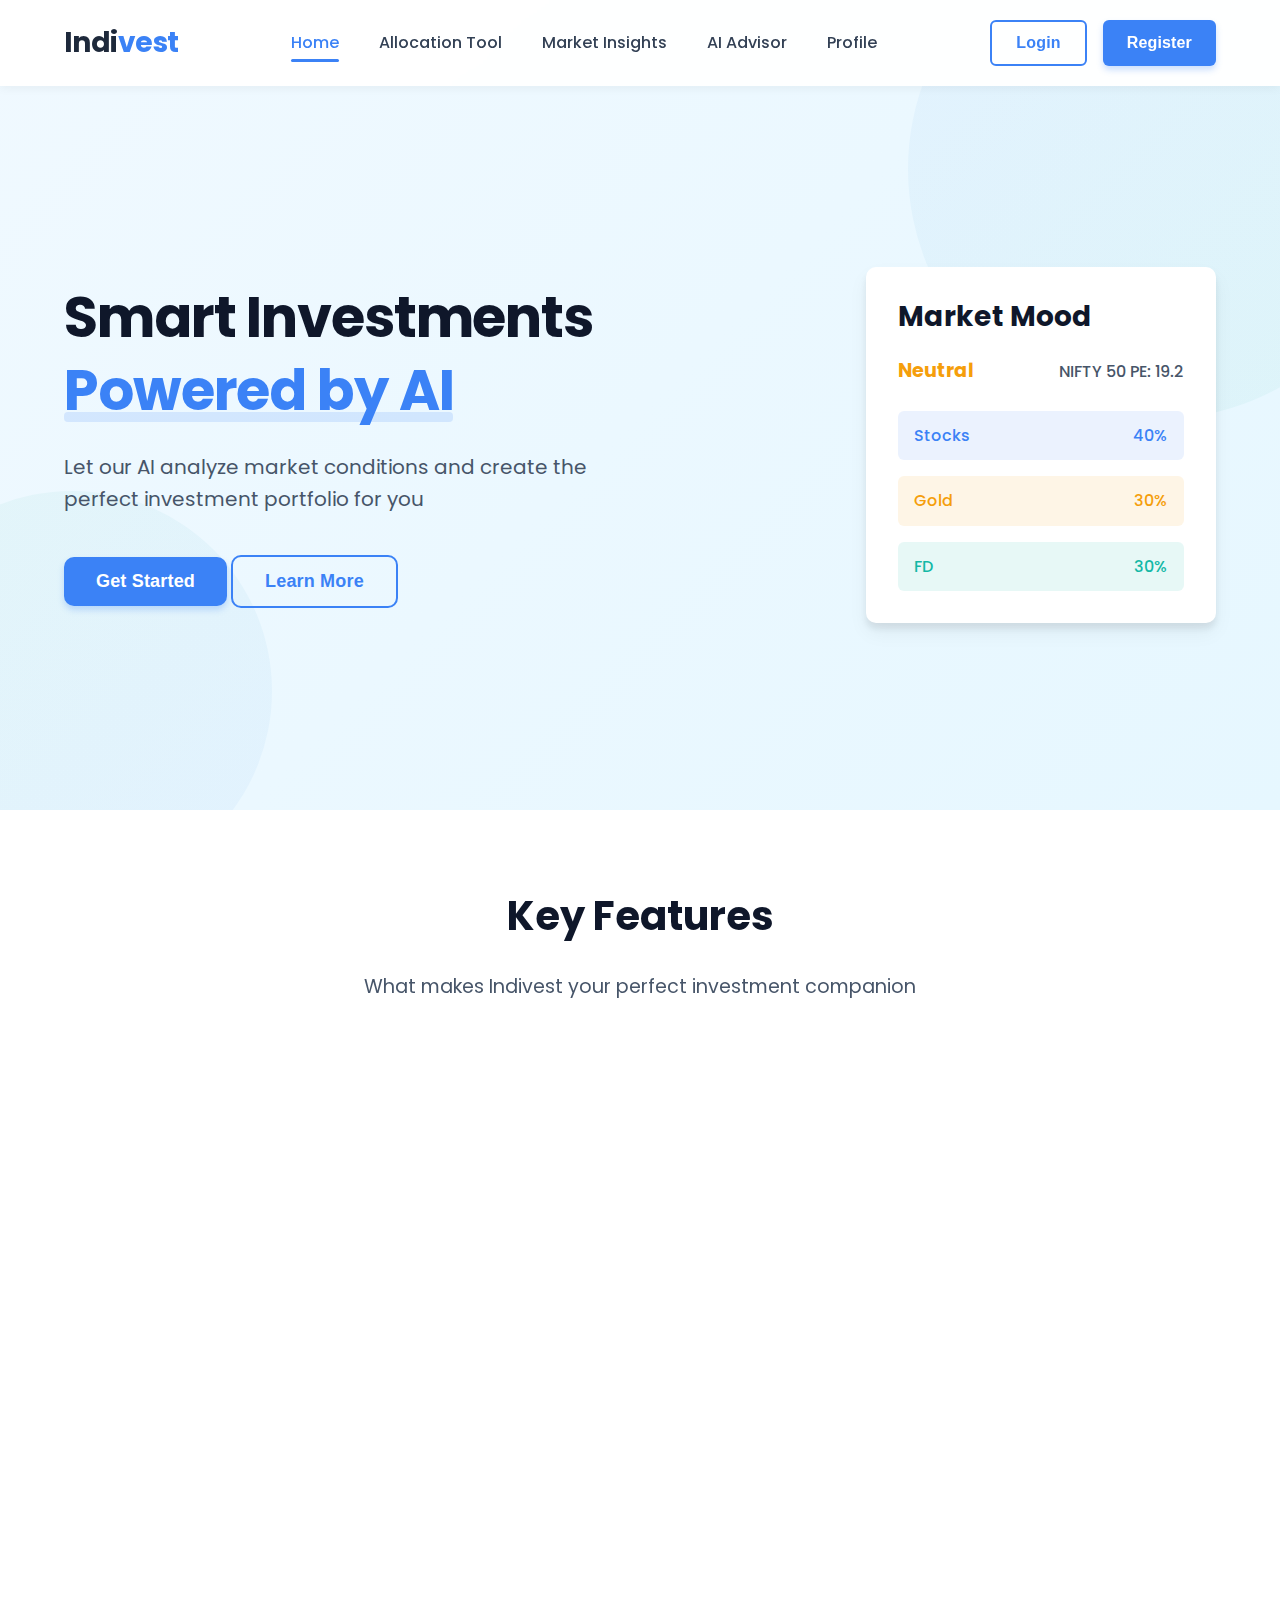
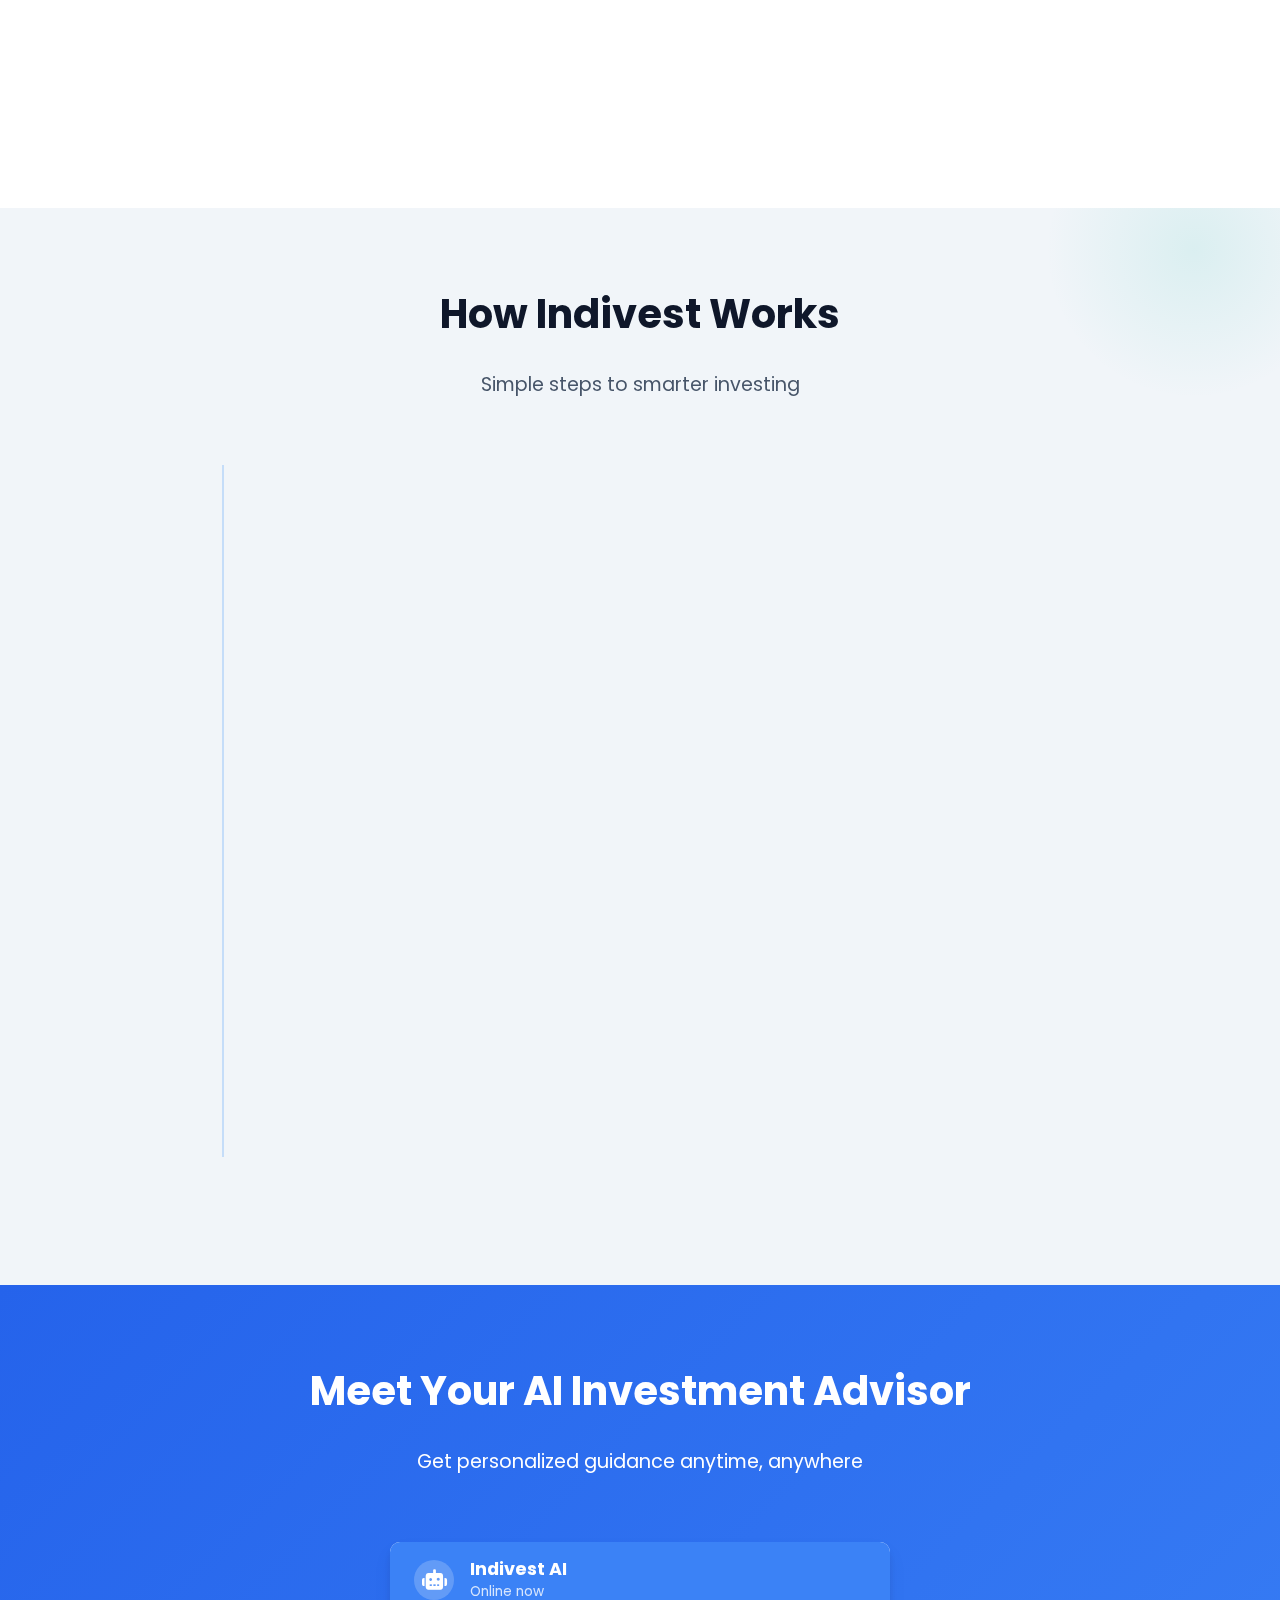
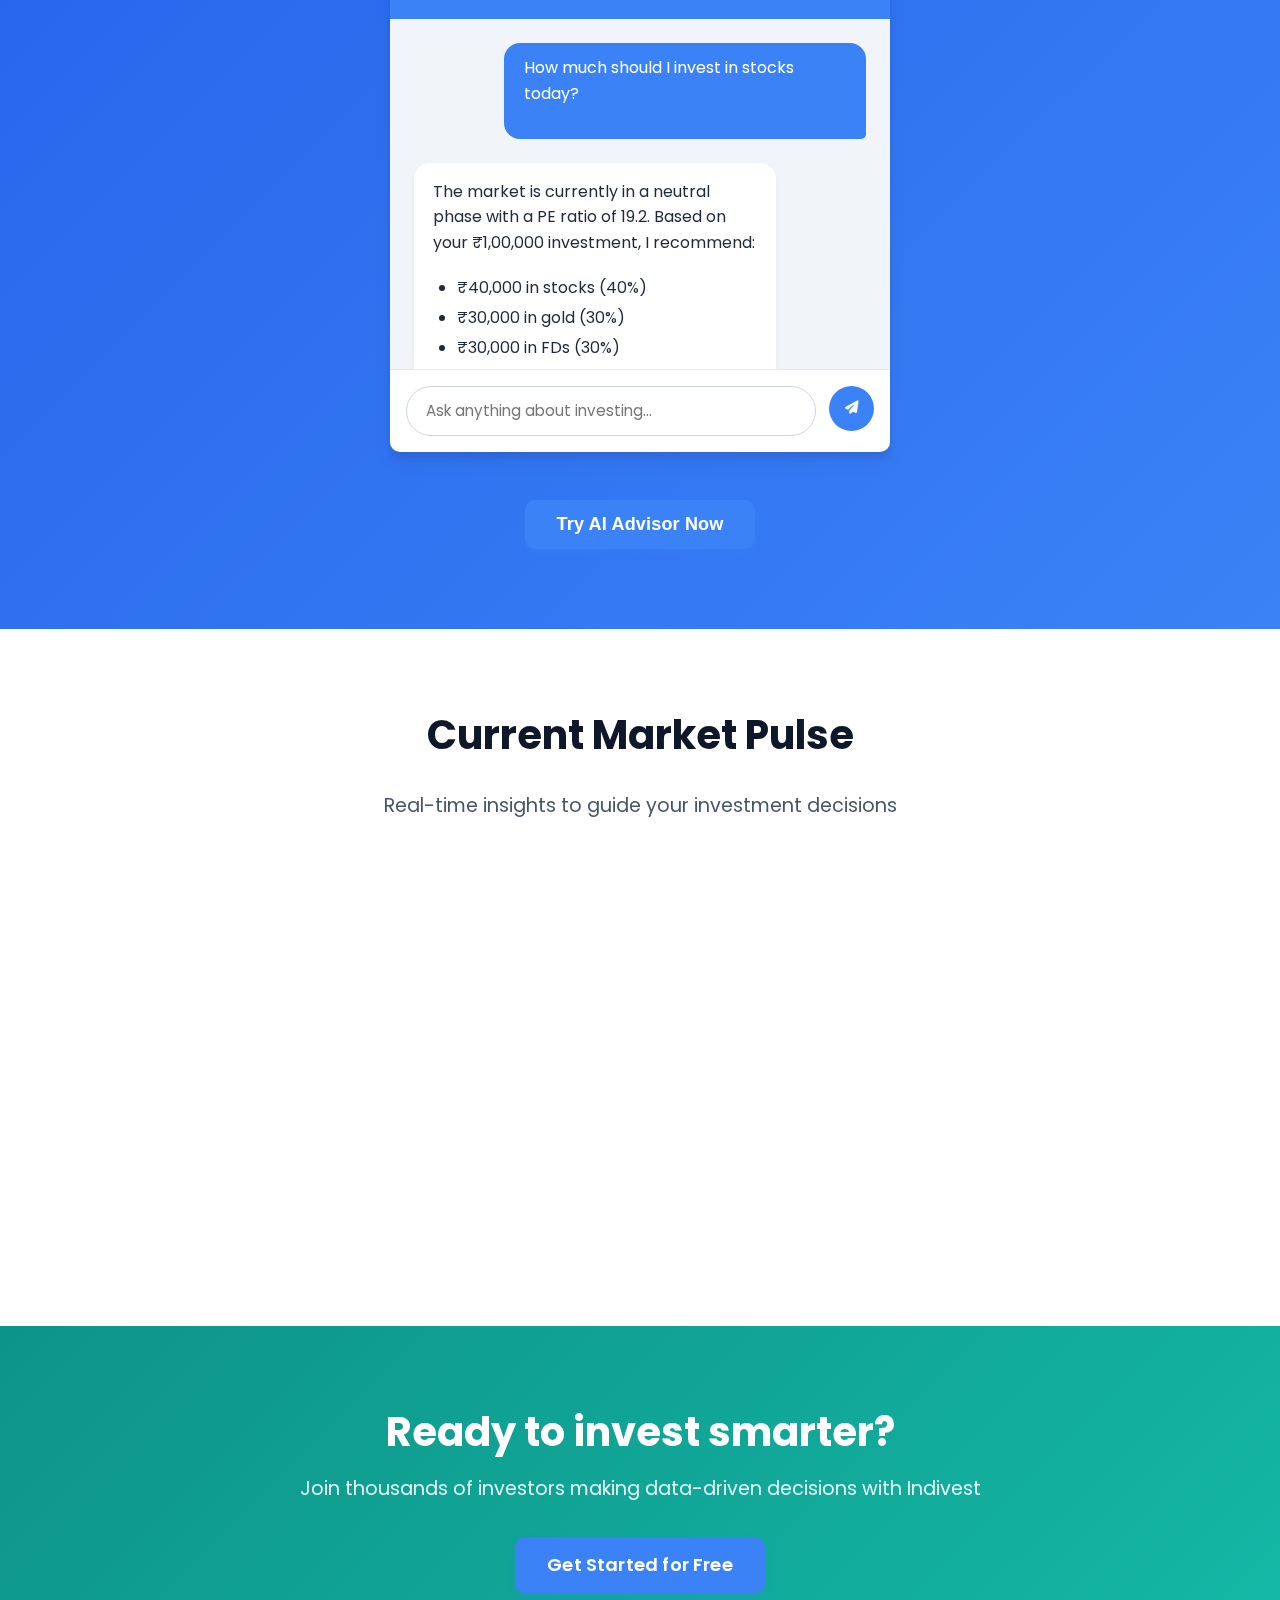
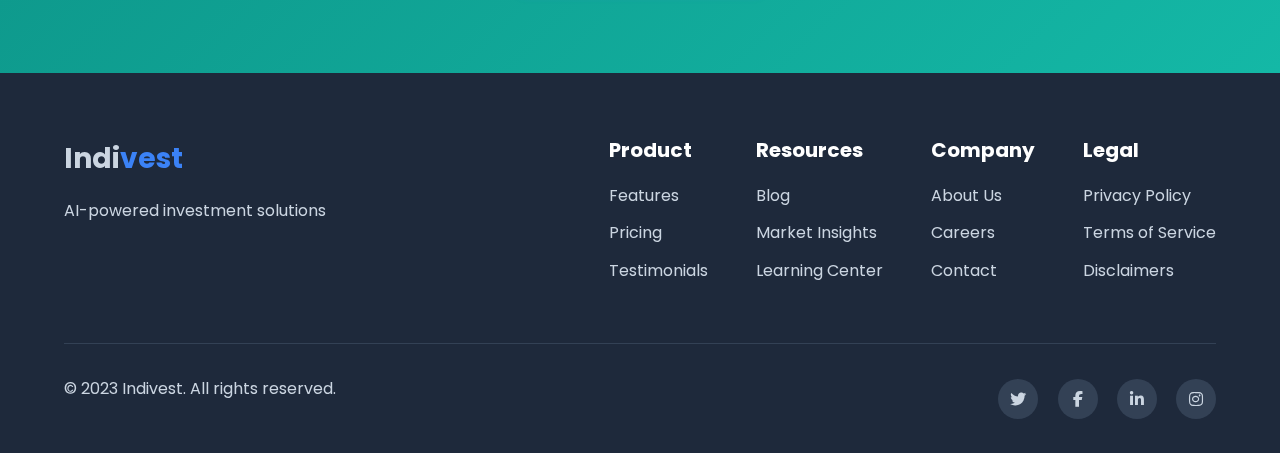
==== index.html @ c1a21bb4 "first commit" ====
<!DOCTYPE html>
<html lang="en">
<head>
    <meta charset="UTF-8">
    <meta name="viewport" content="width=device-width, initial-scale=1.0">
    <title>Indivest - AI-Powered Investment Solutions</title>
    <link rel="stylesheet" href="styles.css">
    <link href="https://fonts.googleapis.com/css2?family=Poppins:wght@300;400;500;600;700&display=swap" rel="stylesheet">
    <link rel="stylesheet" href="https://cdnjs.cloudflare.com/ajax/libs/font-awesome/6.4.0/css/all.min.css">
</head>
<body>
    <!-- Navigation Bar -->
    <nav>
        <div class="logo">
            <span class="logo-text">Indi<span class="logo-accent">vest</span></span>
        </div>
        <div class="nav-links">
            <a href="index.html" class="active">Home</a>
            <a href="allocation.html">Allocation Tool</a>
            <a href="#">Market Insights</a>
            <a href="#">AI Advisor</a>
            <a href="#">Profile</a>
        </div>
        <div class="auth-buttons">
            <button class="btn btn-outline">Login</button>
            <button class="btn btn-primary">Register</button>
        </div>
        <div class="hamburger">
            <div class="bar"></div>
            <div class="bar"></div>
            <div class="bar"></div>
        </div>
    </nav>

    <!-- Hero Section -->
    <section class="hero">
        <div class="hero-content">
            <h1 class="animate-in">Smart Investments <span class="highlight">Powered by AI</span></h1>
            <p class="animate-in delay-1">Let our AI analyze market conditions and create the perfect investment portfolio for you</p>
            <div class="hero-buttons animate-in delay-2">
                <button class="btn btn-primary btn-large">Get Started</button>
                <button class="btn btn-outline btn-large">Learn More</button>
            </div>
        </div>
        <div class="hero-image animate-in delay-3">
            <div class="market-pulse">
                <div class="market-mood">
                    <h3>Market Mood</h3>
                    <div class="mood-indicator">
                        <span class="mood neutral">Neutral</span>
                        <span class="pe-ratio">NIFTY 50 PE: 19.2</span>
                    </div>
                </div>
                <div class="allocation-preview">
                    <div class="allocation-item stocks">
                        <span class="allocation-name">Stocks</span>
                        <span class="allocation-value">40%</span>
                    </div>
                    <div class="allocation-item gold">
                        <span class="allocation-name">Gold</span>
                        <span class="allocation-value">30%</span>
                    </div>
                    <div class="allocation-item fd">
                        <span class="allocation-name">FD</span>
                        <span class="allocation-value">30%</span>
                    </div>
                </div>
            </div>
        </div>
    </section>

    <!-- Features Section -->
    <section class="features">
        <div class="section-header">
            <h2>Key Features</h2>
            <p>What makes Indivest your perfect investment companion</p>
        </div>
        
        <div class="feature-cards">
            <div class="feature-card">
                <div class="feature-icon">
                    <i class="fas fa-chart-line"></i>
                </div>
                <h3>Market Mood Analysis</h3>
                <p>Real-time NIFTY 50 PE ratio analysis to determine optimal investment strategy</p>
            </div>
            
            <div class="feature-card">
                <div class="feature-icon">
                    <i class="fas fa-robot"></i>
                </div>
                <h3>AI-Powered Allocation</h3>
                <p>Automatic fund distribution across Stocks, Gold, and FDs based on market conditions</p>
            </div>
            
            <div class="feature-card">
                <div class="feature-icon">
                    <i class="fas fa-comments"></i>
                </div>
                <h3>AI Investment Chatbot</h3>
                <p>Get personalized investment advice and answers to all your questions</p>
            </div>
            
            <div class="feature-card">
                <div class="feature-icon">
                    <i class="fas fa-chart-pie"></i>
                </div>
                <h3>Data Visualization</h3>
                <p>Interactive charts and graphs to visualize your investments and market trends</p>
            </div>
            
            <div class="feature-card">
                <div class="feature-icon">
                    <i class="fas fa-user-cog"></i>
                </div>
                <h3>Custom Risk Profiles</h3>
                <p>Personalize your investment strategy based on your risk tolerance</p>
            </div>
        </div>
    </section>

    <!-- How It Works Section -->
    <section class="how-it-works">
        <div class="section-header">
            <h2>How Indivest Works</h2>
            <p>Simple steps to smarter investing</p>
        </div>
        
        <div class="steps">
            <div class="step">
                <div class="step-number">1</div>
                <div class="step-content">
                    <h3>Create Your Profile</h3>
                    <p>Set your investment goals and risk tolerance</p>
                </div>
            </div>
            
            <div class="step">
                <div class="step-number">2</div>
                <div class="step-content">
                    <h3>Enter Investment Amount</h3>
                    <p>Tell us how much you want to invest</p>
                </div>
            </div>
            
            <div class="step">
                <div class="step-number">3</div>
                <div class="step-content">
                    <h3>Get AI Recommendations</h3>
                    <p>Our AI analyzes market conditions and suggests optimal allocation</p>
                </div>
            </div>
            
            <div class="step">
                <div class="step-number">4</div>
                <div class="step-content">
                    <h3>Track Performance</h3>
                    <p>Monitor your portfolio's performance in real-time</p>
                </div>
            </div>
        </div>
    </section>

    <!-- Chatbot Preview Section -->
    <section class="chatbot-preview">
        <div class="section-header light">
            <h2>Meet Your AI Investment Advisor</h2>
            <p>Get personalized guidance anytime, anywhere</p>
        </div>
        
        <div class="chat-container">
            <div class="chat-header">
                <div class="chat-avatar">
                    <i class="fas fa-robot"></i>
                </div>
                <div class="chat-title">
                    <h3>Indivest AI</h3>
                    <p>Online now</p>
                </div>
            </div>
            
            <div class="chat-messages">
                <div class="message user">
                    <p>How much should I invest in stocks today?</p>
                </div>
                <div class="message bot">
                    <p>The market is currently in a neutral phase with a PE ratio of 19.2. Based on your ₹1,00,000 investment, I recommend:</p>
                    <ul>
                        <li>₹40,000 in stocks (40%)</li>
                        <li>₹30,000 in gold (30%)</li>
                        <li>₹30,000 in FDs (30%)</li>
                    </ul>
                    <p>Would you like specific recommendations for each category?</p>
                </div>
                <div class="message user">
                    <p>What is a PE ratio?</p>
                </div>
                <div class="message bot typing">
                    <div class="typing-indicator">
                        <span></span>
                        <span></span>
                        <span></span>
                    </div>
                </div>
            </div>
            
            <div class="chat-input">
                <input type="text" placeholder="Ask anything about investing...">
                <button class="send-btn"><i class="fas fa-paper-plane"></i></button>
            </div>
        </div>
        
        <div class="chatbot-cta">
            <button class="btn btn-primary btn-large">Try AI Advisor Now</button>
        </div>
    </section>

    <!-- Market Pulse Section -->
    <section class="market-pulse-section">
        <div class="section-header">
            <h2>Current Market Pulse</h2>
            <p>Real-time insights to guide your investment decisions</p>
        </div>
        
        <div class="market-data">
            <div class="market-card">
                <h3>NIFTY 50</h3>
                <div class="market-value up">19,425.12 <span>+0.7%</span></div>
                <div class="market-detail">PE Ratio: <span id="pe-ratio">19.2</span></div>
                <div class="market-mood-indicator">
                    <div class="mood-bar">
                        <div class="mood-segment bearish">Bearish</div>
                        <div class="mood-segment neutral active">Neutral</div>
                        <div class="mood-segment bullish">Bullish</div>
                    </div>
                    <div class="mood-marker" style="left: 45%"></div>
                </div>
            </div>
            
            <div class="market-card">
                <h3>Gold</h3>
                <div class="market-value up">₹59,340 <span>+0.3%</span></div>
                <div class="market-detail">24K per 10g</div>
                <div class="trend-chart" id="gold-chart"></div>
            </div>
            
            <div class="market-card">
                <h3>FD Rates</h3>
                <div class="market-value">Up to 7.25%</div>
                <div class="market-detail">Top bank rates</div>
                <div class="fd-banks">
                    <div class="bank">SBI: 6.8%</div>
                    <div class="bank">HDFC: 7.0%</div>
                    <div class="bank">ICICI: 7.25%</div>
                </div>
            </div>
        </div>
    </section>

    <!-- Call to Action -->
    <section class="cta">
        <div class="cta-content">
            <h2>Ready to invest smarter?</h2>
            <p>Join thousands of investors making data-driven decisions with Indivest</p>
            <a href="allocation.html" class="btn btn-primary btn-large">Get Started for Free</a>
        </div>
    </section>

    <!-- Footer -->
    <footer>
        <div class="footer-content">
            <div class="footer-logo">
                <span class="logo-text">Indi<span class="logo-accent">vest</span></span>
                <p>AI-powered investment solutions</p>
            </div>
            
            <div class="footer-links">
                <div class="link-group">
                    <h4>Product</h4>
                    <a href="#">Features</a>
                    <a href="#">Pricing</a>
                    <a href="#">Testimonials</a>
                </div>
                
                <div class="link-group">
                    <h4>Resources</h4>
                    <a href="#">Blog</a>
                    <a href="#">Market Insights</a>
                    <a href="#">Learning Center</a>
                </div>
                
                <div class="link-group">
                    <h4>Company</h4>
                    <a href="#">About Us</a>
                    <a href="#">Careers</a>
                    <a href="#">Contact</a>
                </div>
                
                <div class="link-group">
                    <h4>Legal</h4>
                    <a href="#">Privacy Policy</a>
                    <a href="#">Terms of Service</a>
                    <a href="#">Disclaimers</a>
                </div>
            </div>
        </div>
        
        <div class="footer-bottom">
            <p>&copy; 2023 Indivest. All rights reserved.</p>
            <div class="social-icons">
                <a href="#"><i class="fab fa-twitter"></i></a>
                <a href="#"><i class="fab fa-facebook-f"></i></a>
                <a href="#"><i class="fab fa-linkedin-in"></i></a>
                <a href="#"><i class="fab fa-instagram"></i></a>
            </div>
        </div>
    </footer>

    <script src="script.js"></script>
</body>
</html>
---- styles.css ----
/* Base Styles */
:root {
    /* Color palette - blue primary, teal accent */
    --primary-color: #3b82f6;
    --primary-light: #60a5fa;
    --primary-dark: #2563eb;
    --accent-color: #14b8a6;
    --accent-light: #2dd4bf;
    --accent-dark: #0d9488;
    
    /* Neutral colors */
    --neutral-100: #f1f5f9;
    --neutral-200: #e2e8f0;
    --neutral-300: #cbd5e1;
    --neutral-400: #94a3b8;
    --neutral-500: #64748b;
    --neutral-600: #475569;
    --neutral-700: #334155;
    --neutral-800: #1e293b;
    --neutral-900: #0f172a;
    
    /* Semantic colors */
    --success-color: #10b981;
    --warning-color: #f59e0b;
    --danger-color: #ef4444;
    
    /* UI elements */
    --box-shadow: 0 10px 20px rgba(0, 0, 0, 0.05), 0 6px 6px rgba(0, 0, 0, 0.07);
    --box-shadow-small: 0 4px 6px rgba(0, 0, 0, 0.05);
    --border-radius: 10px;
    --border-radius-small: 6px;
    
    /* Market mood colors */
    --bullish-color: var(--success-color);
    --neutral-market-color: var(--warning-color);
    --bearish-color: var(--danger-color);
    
    /* Transitions */
    --transition-fast: 0.2s ease;
    --transition-normal: 0.3s ease;
}

* {
    margin: 0;
    padding: 0;
    box-sizing: border-box;
}

body {
    font-family: 'Poppins', sans-serif;
    font-size: 16px;
    line-height: 1.6;
    color: var(--neutral-800);
    background-color: var(--neutral-100);
    overflow-x: hidden;
}

a {
    text-decoration: none;
    color: inherit;
    transition: color var(--transition-fast);
}

a:hover {
    color: var(--primary-color);
}

ul, ol {
    list-style: none;
}

img {
    max-width: 100%;
    height: auto;
}

/* Typography */
h1, h2, h3, h4, h5, h6 {
    font-weight: 700;
    line-height: 1.3;
    margin-bottom: 0.75em;
    color: var(--neutral-900);
}

h1 {
    font-size: clamp(2.5rem, 5vw, 3.5rem);
}

h2 {
    font-size: clamp(2rem, 4vw, 2.5rem);
}

h3 {
    font-size: clamp(1.25rem, 3vw, 1.75rem);
}

h4 {
    font-size: clamp(1.1rem, 2vw, 1.25rem);
}

p {
    margin-bottom: 1.2rem;
}

/* Buttons */
.btn {
    display: inline-flex;
    align-items: center;
    justify-content: center;
    padding: 0.75rem 1.5rem;
    border-radius: var(--border-radius-small);
    font-weight: 600;
    cursor: pointer;
    transition: all var(--transition-normal);
    font-size: 1rem;
    border: none;
    letter-spacing: 0.01em;
}

.btn-primary {
    background-color: var(--primary-color);
    color: white;
    box-shadow: 0 4px 6px rgba(59, 130, 246, 0.25);
}

.btn-primary:hover {
    background-color: var(--primary-dark);
    transform: translateY(-3px);
    box-shadow: 0 6px 12px rgba(59, 130, 246, 0.3);
}

.btn-primary:active {
    transform: translateY(-1px);
}

.btn-outline {
    background-color: transparent;
    color: var(--primary-color);
    border: 2px solid var(--primary-color);
}

.btn-outline:hover {
    background-color: var(--primary-color);
    color: white;
    transform: translateY(-3px);
    box-shadow: var(--box-shadow-small);
}

.btn-outline:active {
    transform: translateY(-1px);
}

.btn-large {
    padding: 0.875rem 2rem;
    font-size: 1.125rem;
    border-radius: var(--border-radius);
}

/* Navigation */
nav {
    display: flex;
    justify-content: space-between;
    align-items: center;
    padding: 1.25rem 5%;
    background-color: rgba(255, 255, 255, 0.95);
    -webkit-backdrop-filter: blur(8px);
    backdrop-filter: blur(8px);
    box-shadow: 0 2px 10px rgba(0, 0, 0, 0.05);
    position: fixed;
    top: 0;
    left: 0;
    width: 100%;
    z-index: 1000;
    transition: all var(--transition-normal);
}

nav.scrolled {
    padding: 0.75rem 5%;
    box-shadow: 0 4px 20px rgba(0, 0, 0, 0.1);
}

.logo {
    font-size: 1.75rem;
    font-weight: 700;
    letter-spacing: -0.02em;
}

.logo-accent {
    color: var(--primary-color);
}

.nav-links {
    display: flex;
    gap: 2.5rem;
}

.nav-links a {
    position: relative;
    font-weight: 500;
    color: var(--neutral-700);
    transition: color var(--transition-fast);
}

.nav-links a:hover {
    color: var(--primary-color);
}

.nav-links a.active {
    color: var(--primary-color);
}

.nav-links a::after {
    content: '';
    position: absolute;
    bottom: -6px;
    left: 0;
    width: 100%;
    height: 3px;
    background-color: var(--primary-color);
    border-radius: 3px;
    transform: scaleX(0);
    transform-origin: center;
    transition: transform var(--transition-normal);
}

.nav-links a:hover::after,
.nav-links a.active::after {
    transform: scaleX(1);
}

.auth-buttons {
    display: flex;
    gap: 1rem;
}

.hamburger {
    display: none;
    flex-direction: column;
    cursor: pointer;
    z-index: 1010;
    transition: all var(--transition-normal);
}

.bar {
    width: 28px;
    height: 3px;
    background-color: var(--neutral-800);
    margin: 3px 0;
    border-radius: 3px;
    transition: var(--transition-normal);
}

.hamburger.active .bar:nth-child(1) {
    transform: translateY(9px) rotate(45deg);
}

.hamburger.active .bar:nth-child(2) {
    opacity: 0;
}

.hamburger.active .bar:nth-child(3) {
    transform: translateY(-9px) rotate(-45deg);
}

/* Hero Section */
.hero {
    display: flex;
    align-items: center;
    justify-content: space-between;
    min-height: 90vh;
    padding: 10rem 5% 5rem;
    background: linear-gradient(135deg, #f0f9ff 0%, #e6f7ff 100%);
    position: relative;
    overflow: hidden;
}

.hero::before {
    content: '';
    position: absolute;
    top: -10%;
    right: -10%;
    width: 500px;
    height: 500px;
    border-radius: 50%;
    background: linear-gradient(135deg, rgba(59, 130, 246, 0.05) 0%, rgba(16, 185, 129, 0.05) 100%);
    z-index: 1;
}

.hero::after {
    content: '';
    position: absolute;
    bottom: -10%;
    left: -10%;
    width: 400px;
    height: 400px;
    border-radius: 50%;
    background: linear-gradient(135deg, rgba(16, 185, 129, 0.05) 0%, rgba(59, 130, 246, 0.05) 100%);
    z-index: 1;
}

.hero-content {
    max-width: 600px;
    position: relative;
    z-index: 2;
}

.hero h1 {
    margin-bottom: 1.5rem;
    letter-spacing: -0.02em;
}

.hero p {
    font-size: 1.25rem;
    color: var(--neutral-600);
    margin-bottom: 2.5rem;
}

.highlight {
    color: var(--primary-color);
    position: relative;
    display: inline-block;
}

.highlight::after {
    content: '';
    position: absolute;
    bottom: 5px;
    left: 0;
    width: 100%;
    height: 10px;
    background-color: rgba(59, 130, 246, 0.15);
    z-index: -1;
    border-radius: 4px;
}

/* Features Section */
.features {
    padding: 5rem 5%;
    background-color: white;
}

.section-header {
    text-align: center;
    max-width: 800px;
    margin: 0 auto 4rem;
}

.section-header p {
    font-size: 1.2rem;
    color: var(--neutral-600);
}

.feature-cards {
    display: grid;
    grid-template-columns: repeat(auto-fill, minmax(300px, 1fr));
    gap: 2rem;
}

.feature-card {
    background-color: white;
    border-radius: var(--border-radius);
    padding: 2rem;
    box-shadow: var(--box-shadow-small);
    transition: transform var(--transition-normal), box-shadow var(--transition-normal);
    opacity: 0;
    transform: translateY(30px);
}

.feature-card.animate-in {
    opacity: 1;
    transform: translateY(0);
}

.feature-card:hover {
    transform: translateY(-10px);
    box-shadow: var(--box-shadow);
}

.feature-icon {
    width: 60px;
    height: 60px;
    border-radius: 50%;
    background: linear-gradient(135deg, var(--primary-light) 0%, var(--primary-color) 100%);
    display: flex;
    align-items: center;
    justify-content: center;
    margin-bottom: 1.5rem;
    color: white;
    font-size: 1.5rem;
}

.feature-card h3 {
    margin-bottom: 1rem;
}

.feature-card p {
    color: var(--neutral-600);
}

/* How It Works Section */
.how-it-works {
    padding: 5rem 5%;
    background-color: var(--neutral-100);
    position: relative;
    overflow: hidden;
}

.how-it-works::before {
    content: '';
    position: absolute;
    top: -10%;
    right: -5%;
    width: 300px;
    height: 300px;
    border-radius: 50%;
    background: radial-gradient(circle, rgba(20, 184, 166, 0.1) 0%, rgba(20, 184, 166, 0) 70%);
}

.steps {
    max-width: 900px;
    margin: 0 auto;
    position: relative;
}

.steps::before {
    content: '';
    position: absolute;
    top: 0;
    bottom: 0;
    left: 2rem;
    width: 2px;
    background-color: var(--primary-light);
    opacity: 0.3;
}

.step {
    display: flex;
    align-items: flex-start;
    margin-bottom: 3rem;
    position: relative;
    opacity: 0;
    transform: translateX(-30px);
    transition: all 0.5s ease;
}

.step.animate-in {
    opacity: 1;
    transform: translateX(0);
}

.step-number {
    width: 4rem;
    height: 4rem;
    border-radius: 50%;
    background: linear-gradient(135deg, var(--accent-light) 0%, var(--accent-color) 100%);
    display: flex;
    align-items: center;
    justify-content: center;
    color: white;
    font-weight: 700;
    font-size: 1.5rem;
    flex-shrink: 0;
    z-index: 2;
}

.step-content {
    margin-left: 1.5rem;
    background-color: white;
    border-radius: var(--border-radius);
    padding: 1.5rem 2rem;
    box-shadow: var(--box-shadow-small);
}

.step-content h3 {
    margin-bottom: 0.5rem;
}

.step-content p {
    color: var(--neutral-600);
}

/* Chatbot Preview Section */
.chatbot-preview {
    padding: 5rem 5%;
    background: linear-gradient(135deg, var(--primary-dark) 0%, var(--primary-color) 100%);
    color: white;
}

.section-header.light h2,
.section-header.light p {
    color: white;
}

.chat-container {
    max-width: 500px;
    margin: 3rem auto;
    background-color: white;
    border-radius: var(--border-radius);
    box-shadow: var(--box-shadow);
    overflow: hidden;
}

.chat-header {
    display: flex;
    align-items: center;
    padding: 1rem 1.5rem;
    background-color: var(--primary-color);
    color: white;
}

.chat-avatar {
    width: 40px;
    height: 40px;
    border-radius: 50%;
    background-color: rgba(255, 255, 255, 0.2);
    display: flex;
    align-items: center;
    justify-content: center;
    font-size: 1.25rem;
    margin-right: 1rem;
}

.chat-title h3 {
    color: white;
    margin-bottom: 0;
    font-size: 1.1rem;
}

.chat-title p {
    color: rgba(255, 255, 255, 0.8);
    font-size: 0.85rem;
    margin: 0;
}

.chat-messages {
    height: 350px;
    overflow-y: auto;
    padding: 1.5rem;
    background-color: var(--neutral-100);
}

.message {
    margin-bottom: 1.5rem;
    max-width: 80%;
}

.message.user {
    margin-left: auto;
    background-color: var(--primary-color);
    color: white;
    border-radius: 1rem 1rem 0.3rem 1rem;
    padding: 0.8rem 1.2rem;
}

.message.bot {
    background-color: white;
    color: var(--neutral-800);
    border-radius: 1rem 1rem 1rem 0.3rem;
    padding: 1rem 1.2rem;
    box-shadow: var(--box-shadow-small);
}

.message.bot ul {
    margin: 0.5rem 0;
    padding-left: 1.5rem;
    list-style-type: disc;
}

.message.bot ul li {
    margin-bottom: 0.3rem;
}

.typing-indicator {
    display: flex;
    align-items: center;
    justify-content: flex-start;
    gap: 0.3rem;
}

.typing-indicator span {
    width: 8px;
    height: 8px;
    border-radius: 50%;
    background-color: var(--neutral-400);
    animation: typing 1.4s infinite ease-in-out;
}

.typing-indicator span:nth-child(1) {
    animation-delay: 0s;
}

.typing-indicator span:nth-child(2) {
    animation-delay: 0.2s;
}

.typing-indicator span:nth-child(3) {
    animation-delay: 0.4s;
}

@keyframes typing {
    0%, 60%, 100% {
        transform: translateY(0);
    }
    30% {
        transform: translateY(-6px);
    }
}

.chat-input {
    display: flex;
    padding: 1rem;
    border-top: 1px solid var(--neutral-200);
}

.chat-input input {
    flex: 1;
    padding: 0.8rem 1.2rem;
    border: 1px solid var(--neutral-300);
    border-radius: 2rem;
    font-family: inherit;
    font-size: 0.95rem;
    margin-right: 0.8rem;
    outline: none;
    transition: border-color var(--transition-fast);
}

.chat-input input:focus {
    border-color: var(--primary-color);
}

.send-btn {
    width: 45px;
    height: 45px;
    border-radius: 50%;
    background-color: var(--primary-color);
    color: white;
    border: none;
    display: flex;
    align-items: center;
    justify-content: center;
    cursor: pointer;
    transition: all var(--transition-normal);
}

.send-btn:hover {
    background-color: var(--primary-dark);
    transform: translateY(-2px);
}

.chatbot-cta {
    text-align: center;
    margin-top: 2rem;
}

/* Market Pulse Section */
.market-pulse-section {
    padding: 5rem 5%;
    background-color: white;
}

.market-data {
    display: grid;
    grid-template-columns: repeat(auto-fit, minmax(300px, 1fr));
    gap: 2rem;
}

.market-card {
    background-color: white;
    border-radius: var(--border-radius);
    padding: 2rem;
    box-shadow: var(--box-shadow-small);
    transition: transform var(--transition-normal);
    opacity: 0;
    transform: translateY(30px);
}

.market-card.animate-in {
    opacity: 1;
    transform: translateY(0);
}

.market-card:hover {
    transform: translateY(-10px);
    box-shadow: var(--box-shadow);
}

.market-card h3 {
    margin-bottom: 1rem;
}

.market-value {
    font-size: 2rem;
    font-weight: 700;
    margin-bottom: 1rem;
    display: flex;
    align-items: center;
    gap: 0.5rem;
}

.market-value span {
    font-size: 1rem;
    font-weight: 600;
}

.market-value.up span {
    color: var(--bullish-color);
}

.market-value.down span {
    color: var(--bearish-color);
}

.market-detail {
    margin-bottom: 1.5rem;
    color: var(--neutral-600);
}

.market-mood-indicator {
    position: relative;
    margin-top: 1.5rem;
}

.mood-bar {
    display: flex;
    height: 6px;
    background-color: var(--neutral-200);
    border-radius: 3px;
    overflow: hidden;
}

.mood-segment {
    flex: 1;
    display: flex;
    align-items: center;
    justify-content: center;
    font-size: 0.8rem;
    padding-top: 0.6rem;
    color: var(--neutral-500);
}

.mood-segment.bearish {
    background-color: var(--bearish-color);
    opacity: 0.3;
}

.mood-segment.neutral {
    background-color: var(--warning-color);
    opacity: 0.3;
}

.mood-segment.bullish {
    background-color: var(--bullish-color);
    opacity: 0.3;
}

.mood-segment.active {
    opacity: 1;
}

.mood-marker {
    position: absolute;
    top: -5px;
    left: 50%;
    width: 16px;
    height: 16px;
    background-color: white;
    border: 3px solid var(--primary-color);
    border-radius: 50%;
    transform: translateX(-50%);
    transition: left var(--transition-normal);
}

.fd-banks {
    margin-top: 1.5rem;
}

.bank {
    display: flex;
    align-items: center;
    justify-content: space-between;
    padding: 0.5rem 0;
    border-bottom: 1px solid var(--neutral-200);
}

.bank:last-child {
    border-bottom: none;
}

.trend-chart {
    height: 100px;
    margin-top: 1.5rem;
    background-color: var(--neutral-100);
    border-radius: var(--border-radius-small);
}

/* Call to Action Section */
.cta {
    padding: 5rem 5%;
    background: linear-gradient(135deg, var(--accent-dark) 0%, var(--accent-color) 100%);
    color: white;
    text-align: center;
}

.cta-content {
    max-width: 800px;
    margin: 0 auto;
}

.cta h2 {
    color: white;
    margin-bottom: 1rem;
}

.cta p {
    color: rgba(255, 255, 255, 0.9);
    font-size: 1.2rem;
    margin-bottom: 2rem;
}

/* Footer */
footer {
    background-color: var(--neutral-800);
    color: var(--neutral-300);
    padding: 4rem 5% 2rem;
}

.footer-content {
    display: flex;
    justify-content: space-between;
    flex-wrap: wrap;
    gap: 3rem;
    margin-bottom: 3rem;
}

.footer-logo {
    max-width: 280px;
}

.logo-text {
    font-size: 1.75rem;
    font-weight: 700;
}

.footer-logo p {
    margin-top: 1rem;
}

.footer-links {
    display: flex;
    flex-wrap: wrap;
    gap: 3rem;
}

.link-group h4 {
    color: white;
    margin-bottom: 1.2rem;
}

.link-group a {
    display: block;
    margin-bottom: 0.75rem;
    transition: color var(--transition-fast);
}

.link-group a:hover {
    color: var(--primary-light);
}

.footer-bottom {
    display: flex;
    justify-content: space-between;
    align-items: center;
    padding-top: 2rem;
    border-top: 1px solid var(--neutral-700);
}

.social-icons {
    display: flex;
    gap: 1.2rem;
}

.social-icons a {
    width: 40px;
    height: 40px;
    border-radius: 50%;
    background-color: var(--neutral-700);
    display: flex;
    align-items: center;
    justify-content: center;
    transition: all var(--transition-normal);
}

.social-icons a:hover {
    background-color: var(--primary-color);
    transform: translateY(-3px);
}

/* Animations */
.animate-in {
    opacity: 0;
    transform: translateY(30px);
    transition: opacity 0.6s ease, transform 0.6s ease;
}

.animate-in.delay-1 {
    transition-delay: 0.2s;
}

.animate-in.delay-2 {
    transition-delay: 0.4s;
}

.animate-in.delay-3 {
    transition-delay: 0.6s;
}

.animate-in {
    opacity: 1;
    transform: translateY(0);
}

/* Hero Section Extensions */
.hero-image {
    position: relative;
    z-index: 2;
}

.market-pulse {
    background-color: white;
    border-radius: var(--border-radius);
    padding: 2rem;
    box-shadow: var(--box-shadow);
    min-width: 350px;
}

.market-mood {
    margin-bottom: 1.5rem;
}

.mood-indicator {
    display: flex;
    justify-content: space-between;
    align-items: center;
    margin-top: 0.5rem;
}

.mood {
    font-weight: 700;
    font-size: 1.2rem;
}

.mood.bullish {
    color: var(--bullish-color);
}

.mood.neutral {
    color: var(--neutral-market-color);
}

.mood.bearish {
    color: var(--bearish-color);
}

.pe-ratio {
    font-weight: 500;
    color: var(--neutral-600);
}

.allocation-preview {
    display: flex;
    flex-direction: column;
    gap: 1rem;
}

.allocation-item {
    display: flex;
    justify-content: space-between;
    padding: 0.75rem 1rem;
    border-radius: var(--border-radius-small);
    font-weight: 500;
}

.allocation-item.stocks {
    background-color: rgba(59, 130, 246, 0.1);
    color: var(--primary-color);
}

.allocation-item.gold {
    background-color: rgba(245, 158, 11, 0.1);
    color: var(--warning-color);
}

.allocation-item.fd {
    background-color: rgba(20, 184, 166, 0.1);
    color: var(--accent-color);
}

/* Media Queries */
@media (max-width: 1200px) {
    .hero {
        flex-direction: column;
        gap: 3rem;
        text-align: center;
        padding-bottom: 5rem;
    }

    .hero-buttons {
        justify-content: center;
    }

    .highlight::after {
        left: 0;
        right: 0;
        margin: 0 auto;
    }
}

@media (max-width: 992px) {
    .nav-links, .auth-buttons {
        display: none;
    }

    .hamburger {
        display: flex;
    }

    .nav-links.active, .auth-buttons.active {
        position: fixed;
        top: 70px;
        left: 0;
        flex-direction: column;
        width: 100%;
        background-color: white;
        padding: 2rem;
        box-shadow: 0 10px 20px rgba(0,0,0,0.1);
        display: flex;
        z-index: 100;
        align-items: center;
    }

    .nav-links.active {
        gap: 1.5rem;
        border-bottom: 1px solid var(--neutral-200);
    }

    .auth-buttons.active {
        top: calc(70px + 2rem + 1.5rem * 5 + 2rem);
        border-top: none;
        padding-top: 0;
    }
}

@media (max-width: 768px) {
    .footer-content {
        flex-direction: column;
        gap: 2rem;
    }

    .footer-links {
        width: 100%;
        justify-content: space-between;
    }

    .footer-bottom {
        flex-direction: column;
        gap: 1.5rem;
        text-align: center;
    }

    .chat-container {
        margin: 3rem auto 0;
    }

    .market-data {
        grid-template-columns: 1fr;
    }
}

@media (max-width: 576px) {
    .feature-cards, .steps {
        grid-template-columns: 1fr;
    }

    .footer-links {
        flex-direction: column;
        gap: 1.5rem;
    }

    .hero {
        min-height: auto;
        padding-top: 8rem;
    }

    .hero h1 {
        font-size: 2rem;
    }
    
    .hero p {
        font-size: 1rem;
    }

    .btn-large {
        padding: 0.75rem 1.5rem;
        font-size: 1rem;
    }
    
    .hero-buttons {
        display: flex;
        flex-direction: column;
        gap: 1rem;
        width: 100%;
    }
}
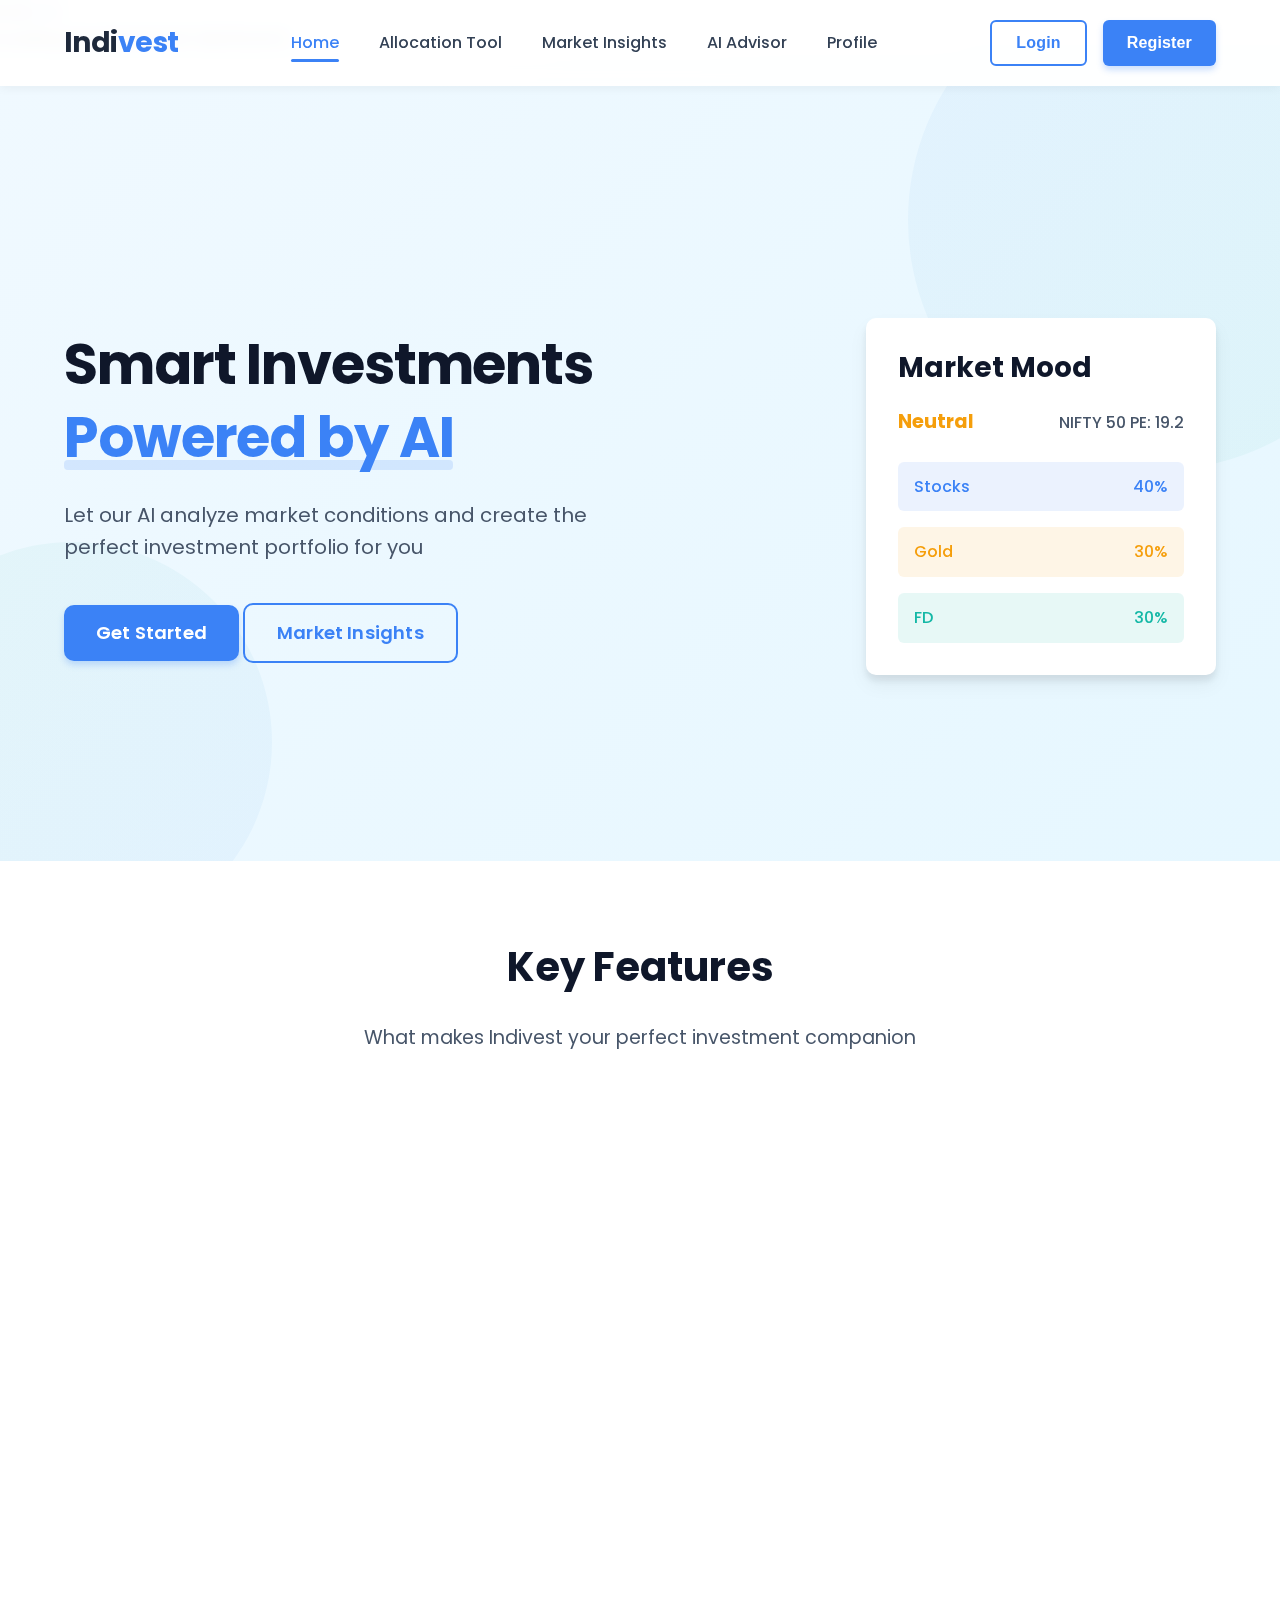
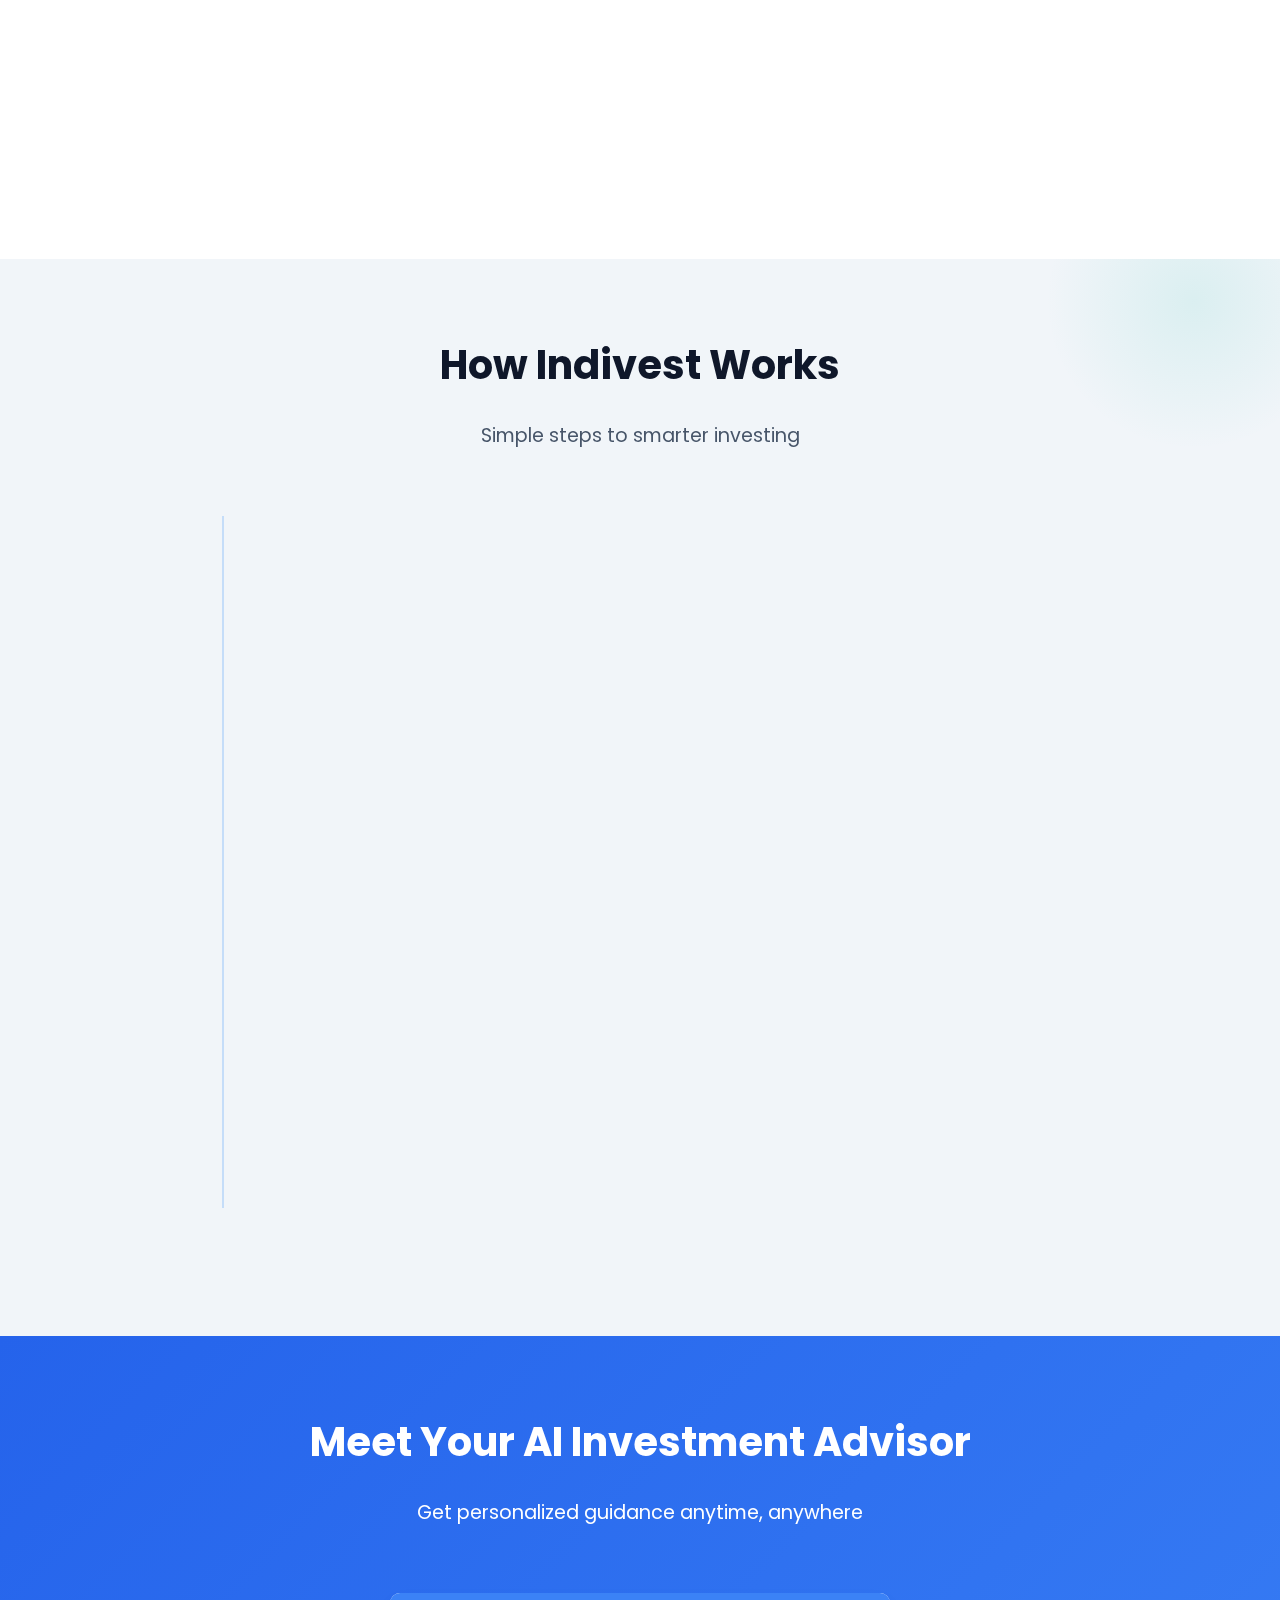
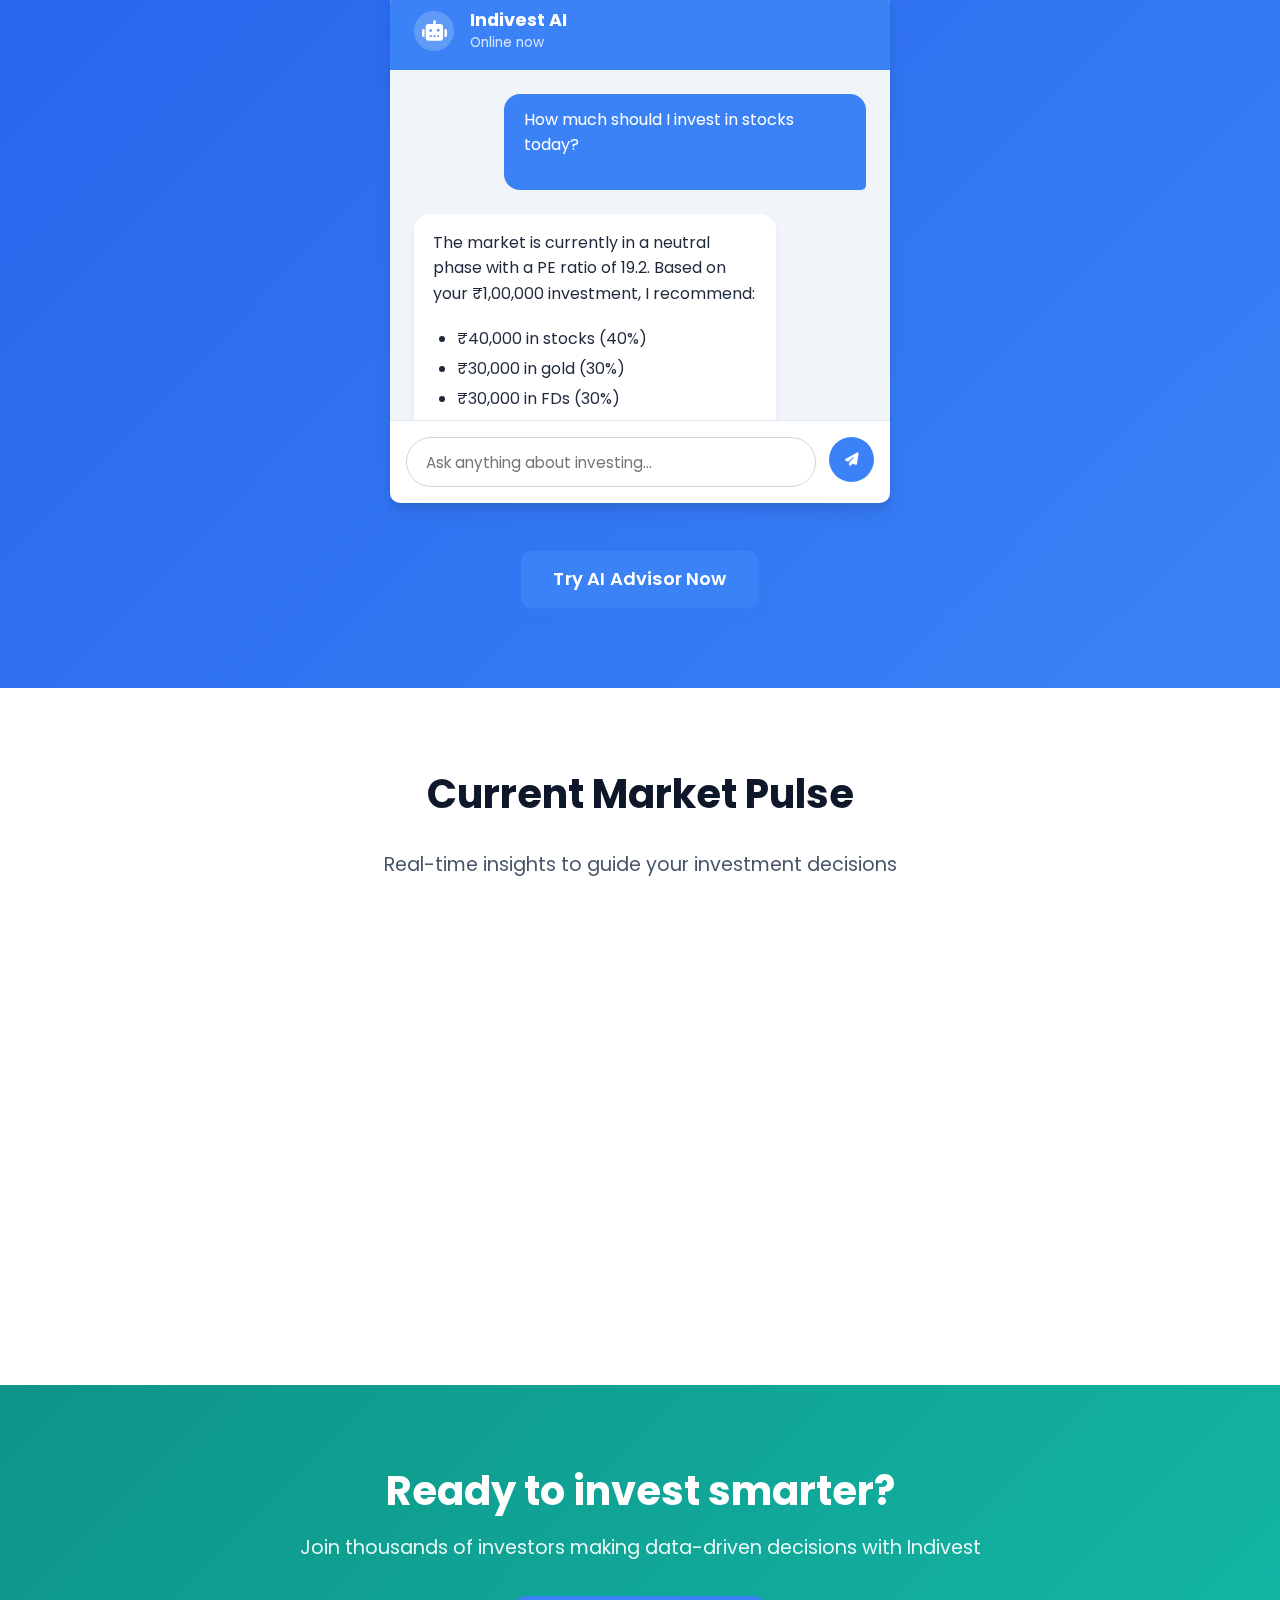
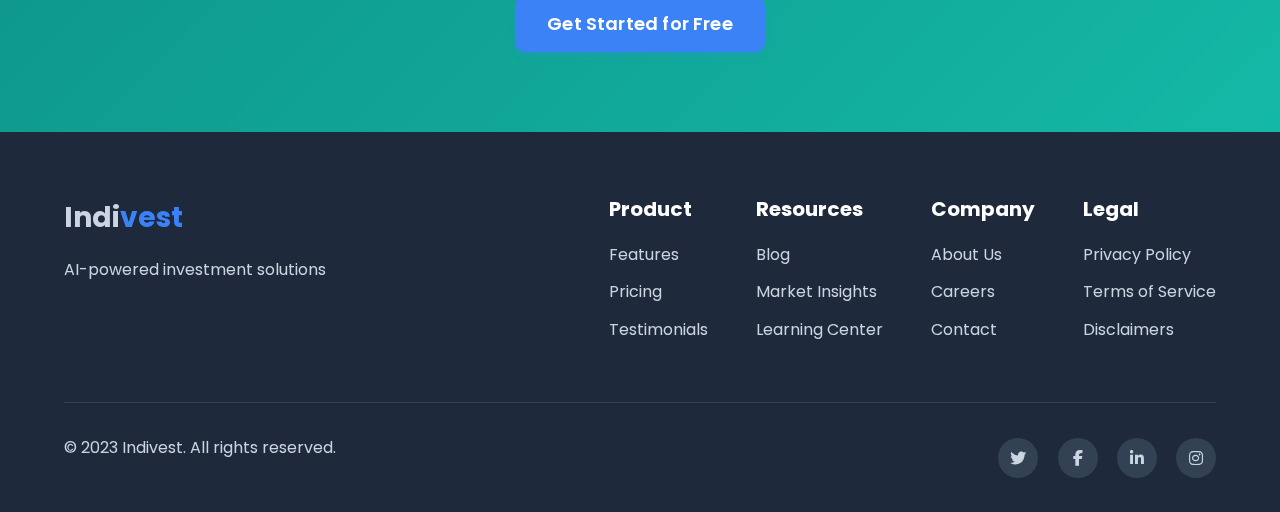
==== commit 8afa82a2: "profile" ====
--- a/index.html
+++ b/index.html
@@ -5,10 +5,22 @@
     <meta name="viewport" content="width=device-width, initial-scale=1.0">
     <title>Indivest - AI-Powered Investment Solutions</title>
     <link rel="stylesheet" href="styles.css">
+    <link rel="stylesheet" href="loader.css">
     <link href="https://fonts.googleapis.com/css2?family=Poppins:wght@300;400;500;600;700&display=swap" rel="stylesheet">
     <link rel="stylesheet" href="https://cdnjs.cloudflare.com/ajax/libs/font-awesome/6.4.0/css/all.min.css">
 </head>
 <body>
+    <!-- Loading Screen -->
+    <div class="loading-screen" id="loading-screen">
+        <div class="loader">
+            <div class="loader-circle"></div>
+            <div class="loader-circle"></div>
+            <div class="loader-circle"></div>
+        </div>
+        <div class="loading-logo">Indi<span class="logo-accent">vest</span></div>
+        <div class="loading-message">Loading your investment dashboard...</div>
+    </div>
+
     <!-- Navigation Bar -->
     <nav>
         <div class="logo">
@@ -17,17 +29,17 @@
         <div class="nav-links">
             <a href="index.html" class="active">Home</a>
             <a href="allocation.html">Allocation Tool</a>
-            <a href="#">Market Insights</a>
+            <a href="market-insights.html">Market Insights</a>
             <a href="#">AI Advisor</a>
-            <a href="#">Profile</a>
+            <a href="profile.html">Profile</a>
         </div>
         <div class="auth-buttons">
             <button class="btn btn-outline">Login</button>
             <button class="btn btn-primary">Register</button>
         </div>
         <div class="hamburger">
-            <div class="bar"></div>
-            <div class="bar"></div>
+            <div class="bar"></div>t Started</a>
+            <div class="bar"></div>ge">Market Insights</a>
             <div class="bar"></div>
         </div>
     </nav>
@@ -38,8 +50,8 @@
             <h1 class="animate-in">Smart Investments <span class="highlight">Powered by AI</span></h1>
             <p class="animate-in delay-1">Let our AI analyze market conditions and create the perfect investment portfolio for you</p>
             <div class="hero-buttons animate-in delay-2">
-                <button class="btn btn-primary btn-large">Get Started</button>
-                <button class="btn btn-outline btn-large">Learn More</button>
+                <a href="allocation.html" class="btn btn-primary btn-large">Get Started</a>
+                <a href="market-insights.html" class="btn btn-outline btn-large">Market Insights</a>
             </div>
         </div>
         <div class="hero-image animate-in delay-3">
@@ -48,7 +60,7 @@
                     <h3>Market Mood</h3>
                     <div class="mood-indicator">
                         <span class="mood neutral">Neutral</span>
-                        <span class="pe-ratio">NIFTY 50 PE: 19.2</span>
+                        <span class="pe-ratio">NIFTY 50 PE: <span id="pe-ratio">19.2</span></span>
                     </div>
                 </div>
                 <div class="allocation-preview">
@@ -199,7 +211,7 @@
                     <div class="typing-indicator">
                         <span></span>
                         <span></span>
-                        <span></span>
+                        <span></span>visor Now</a>
                     </div>
                 </div>
             </div>
@@ -211,7 +223,7 @@
         </div>
         
         <div class="chatbot-cta">
-            <button class="btn btn-primary btn-large">Try AI Advisor Now</button>
+            <a href="allocation.html" class="btn btn-primary btn-large">Try AI Advisor Now</a>
         </div>
     </section>
 
@@ -225,33 +237,33 @@
         <div class="market-data">
             <div class="market-card">
                 <h3>NIFTY 50</h3>
-                <div class="market-value up">19,425.12 <span>+0.7%</span></div>
-                <div class="market-detail">PE Ratio: <span id="pe-ratio">19.2</span></div>
+                <div class="market-value up">22,473 <span>+0.4%</span></div>
+                <div class="market-detail">PE Ratio: <span id="pe-ratio">20.0</span></div>
                 <div class="market-mood-indicator">
                     <div class="mood-bar">
                         <div class="mood-segment bearish">Bearish</div>
                         <div class="mood-segment neutral active">Neutral</div>
                         <div class="mood-segment bullish">Bullish</div>
                     </div>
-                    <div class="mood-marker" style="left: 45%"></div>
+                    <div class="mood-marker" style="left: 55%"></div>
                 </div>
             </div>
             
             <div class="market-card">
                 <h3>Gold</h3>
-                <div class="market-value up">₹59,340 <span>+0.3%</span></div>
+                <div class="market-value up">₹81,234 <span>+0.6%</span></div>
                 <div class="market-detail">24K per 10g</div>
                 <div class="trend-chart" id="gold-chart"></div>
             </div>
             
             <div class="market-card">
                 <h3>FD Rates</h3>
-                <div class="market-value">Up to 7.25%</div>
+                <div class="market-value">Up to 7.5%</div>
                 <div class="market-detail">Top bank rates</div>
                 <div class="fd-banks">
-                    <div class="bank">SBI: 6.8%</div>
-                    <div class="bank">HDFC: 7.0%</div>
-                    <div class="bank">ICICI: 7.25%</div>
+                    <div class="bank">SBI: 7.0%</div>
+                    <div class="bank">HDFC: 7.25%</div>
+                    <div class="bank">ICICI: 7.5%</div>
                 </div>
             </div>
         </div>
@@ -285,7 +297,7 @@
                 <div class="link-group">
                     <h4>Resources</h4>
                     <a href="#">Blog</a>
-                    <a href="#">Market Insights</a>
+                    <a href="market-insights.html">Market Insights</a>
                     <a href="#">Learning Center</a>
                 </div>
                 
